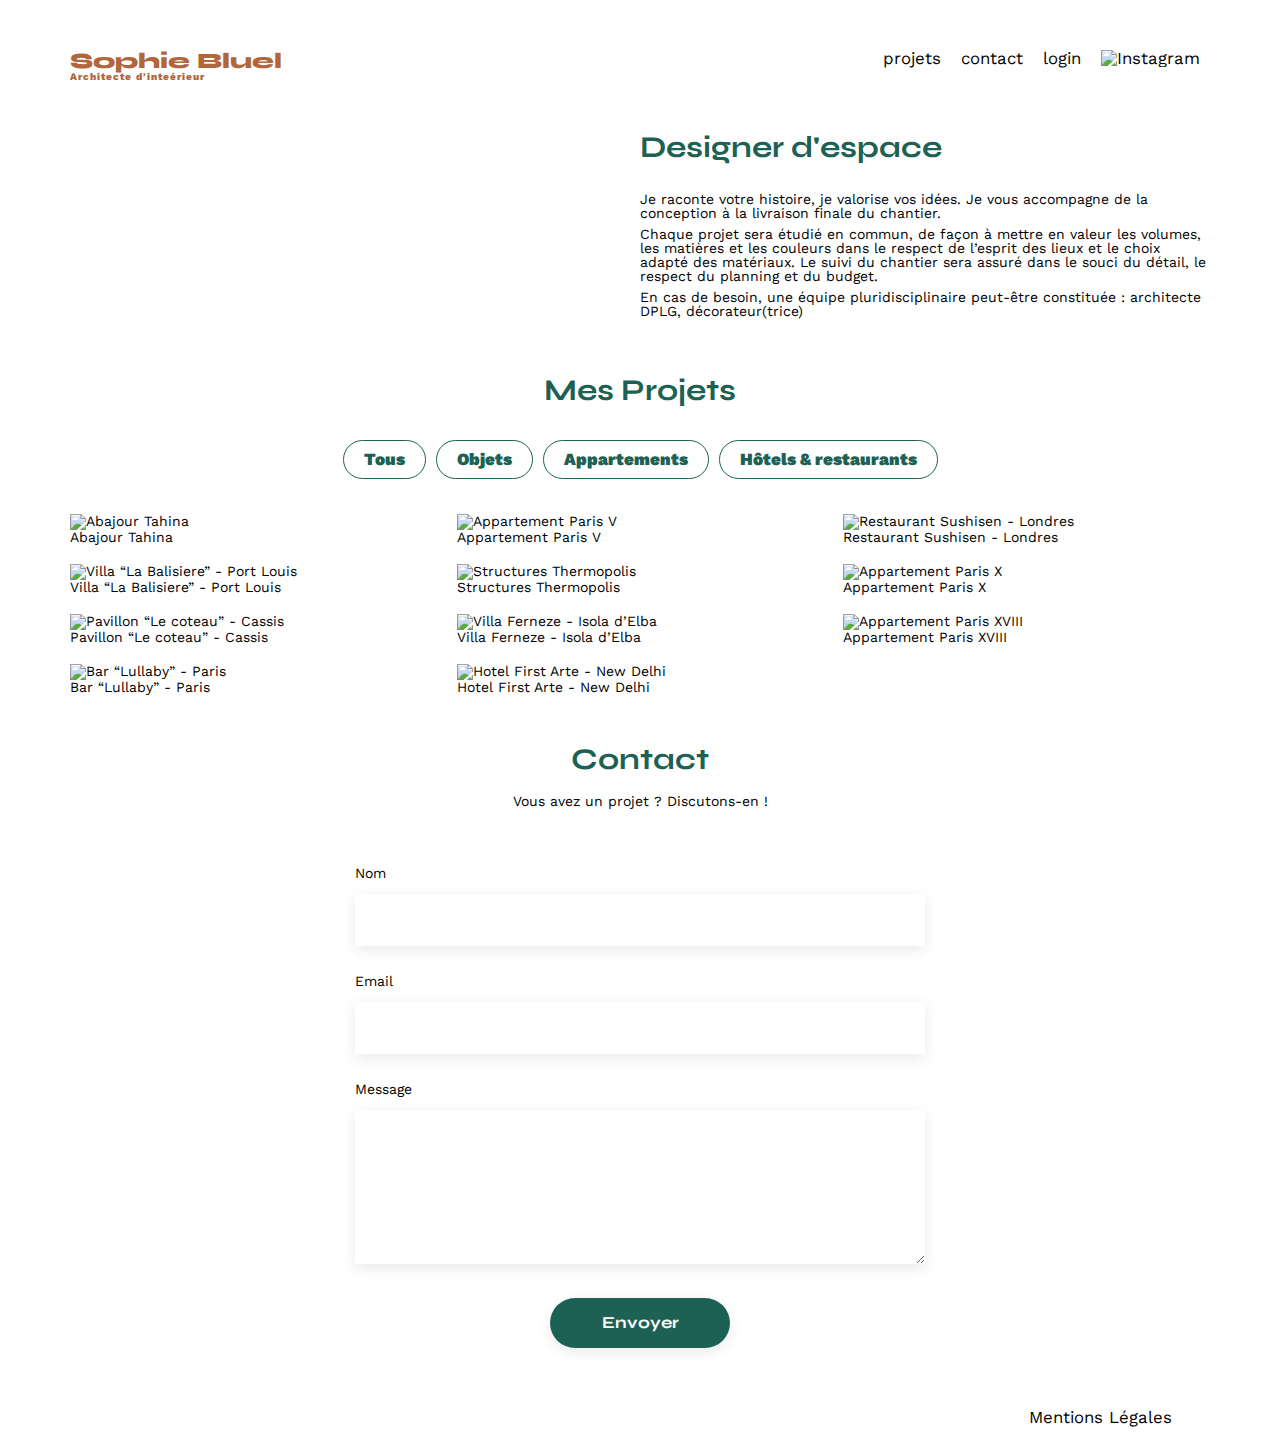
==== FrontEnd/index.html @ 6d50a23d "ajout filtre non actif" ====
<!DOCTYPE html>
<html lang="fr">
<head>
	<meta charset="UTF-8">
	<meta name="viewport" content="width=device-width, initial-scale=1.0">
	<link rel="preconnect" href="https://fonts.googleapis.com">
	<link rel="preconnect" href="https://fonts.gstatic.com" crossorigin>
	<link href="https://fonts.googleapis.com/css2?family=Syne:wght@700;800&family=Work+Sans&display=swap" rel="stylesheet">
	<meta name="description" content="">
	<link rel="stylesheet" href="./assets/style.css">
	<title>Sophie Bluel - Architecte d'intérieur</title>
</head>
<body>
<header>
	<h1>Sophie Bluel <span>Architecte d'inteérieur</span></h1>
	<nav>
		<ul>
			<li>projets</li>
			<li>contact</li>
			<li>login</li>
			<li><img src="./assets/icons/instagram.png" alt="Instagram"></li>
		</ul>
	</nav>
</header>
<main>
	<section id="introduction">
		<figure>
			<img src="./assets/images/sophie-bluel.png" alt="">
		</figure>
		<article>
			<h2>Designer d'espace</h2>
			<p>Je raconte votre histoire, je valorise vos idées. Je vous accompagne de la conception à la livraison finale du chantier.</p>
			<p>Chaque projet sera étudié en commun, de façon à mettre en valeur les volumes, les matières et les couleurs dans le respect de l’esprit des lieux et le choix adapté des matériaux. Le suivi du chantier sera assuré dans le souci du détail, le respect du planning et du budget.</p>
			<p>En cas de besoin, une équipe pluridisciplinaire peut-être constituée : architecte DPLG, décorateur(trice)</p>
		</article>
	</section>
	<section id="portfolio">
		<h2>Mes Projets</h2>
		<div class="filtres_projets">
			<p>Tous</p>
			<p>Objets</p>
			<p>Appartements</p>
			<p>Hôtels & restaurants</p>
		</div>
		<div class="gallery">
			<figure>
				<img src="assets/images/abajour-tahina.png" alt="Abajour Tahina">
				<figcaption>Abajour Tahina</figcaption>
			</figure>
			<figure>
				<img src="assets/images/appartement-paris-v.png" alt="Appartement Paris V">
				<figcaption>Appartement Paris V</figcaption>
			</figure>
			<figure>
				<img src="assets/images/restaurant-sushisen-londres.png" alt="Restaurant Sushisen - Londres">
				<figcaption>Restaurant Sushisen - Londres</figcaption>
			</figure>
			<figure>
				<img src="assets/images/la-balisiere.png" alt="Villa “La Balisiere” - Port Louis">
				<figcaption>Villa “La Balisiere” - Port Louis</figcaption>
			</figure>
			<figure>
				<img src="assets/images/structures-thermopolis.png" alt="Structures Thermopolis">
				<figcaption>Structures Thermopolis</figcaption>
			</figure>
			<figure>
				<img src="assets/images/appartement-paris-x.png" alt="Appartement Paris X">
				<figcaption>Appartement Paris X</figcaption>
			</figure>
			<figure>
				<img src="assets/images/le-coteau-cassis.png" alt="Pavillon “Le coteau” - Cassis">
				<figcaption>Pavillon “Le coteau” - Cassis</figcaption>
			</figure>
			<figure>
				<img src="assets/images/villa-ferneze.png" alt="Villa Ferneze - Isola d’Elba">
				<figcaption>Villa Ferneze - Isola d’Elba</figcaption>
			</figure>
			<figure>
				<img src="assets/images/appartement-paris-xviii.png" alt="Appartement Paris XVIII">
				<figcaption>Appartement Paris XVIII</figcaption>
			</figure>
			<figure>
				<img src="assets/images/bar-lullaby-paris.png" alt="Bar “Lullaby” - Paris">
				<figcaption>Bar “Lullaby” - Paris</figcaption>
			</figure>
			<figure>
				<img src="assets/images/hotel-first-arte-new-delhi.png" alt="Hotel First Arte - New Delhi">
				<figcaption>Hotel First Arte - New Delhi</figcaption>
			</figure>
		</div>
	</section>
	<section id="contact">
		<h2>Contact</h2>
		<p>Vous avez un projet ? Discutons-en !</p>
		<form action="#" method="post">
			<label for="name">Nom</label>
			<input type="text" name="name" id="name">
			<label for="email">Email</label>
			<input type="email" name="email" id="email">
			<label for="message">Message</label>
			<textarea name="message" id="message" cols="30" rows="10"></textarea>
			<input type="submit" value="Envoyer">
		</form>
	</section>
</main>

<footer>
	<nav>
		<ul>
			<li>Mentions Légales</li>
		</ul>
	</nav>
</footer>
</body>
</html>
---- FrontEnd/assets/style.css ----
/* http://meyerweb.com/eric/tools/css/reset/
   v2.0 | 20110126
   License: none (public domain)
*/

html, body, div, span, applet, object, iframe,
h1, h2, h3, h4, h5, h6, p, blockquote, pre,
a, abbr, acronym, address, big, cite, code,
del, dfn, em, img, ins, kbd, q, s, samp,
small, strike, strong, sub, sup, tt, var,
b, u, i, center,
dl, dt, dd, ol, ul, li,
fieldset, form, label, legend,
table, caption, tbody, tfoot, thead, tr, th, td,
article, aside, canvas, details, embed,
figure, figcaption, footer, header, hgroup,
menu, nav, output, ruby, section, summary,
time, mark, audio, video {
	margin: 0;
	padding: 0;
	border: 0;
	font-size: 100%;
	font: inherit;
	vertical-align: baseline;
}
/* HTML5 display-role reset for older browsers */
article, aside, details, figcaption, figure,
footer, header, hgroup, menu, nav, section {
	display: block;
}
body {
	line-height: 1;
}
ol, ul {
	list-style: none;
}
blockquote, q {
	quotes: none;
}
blockquote:before, blockquote:after,
q:before, q:after {
	content: '';
	content: none;
}
table {
	border-collapse: collapse;
	border-spacing: 0;
}
/** end reset css**/
body {
	max-width: 1140px;
	margin:auto;
	font-family: 'Work Sans' ;
	font-size: 14px;
}
header {
	display: flex;
	justify-content: space-between;
	margin: 50px 0
}
section {
	margin: 50px 0
}

h1{
	display: flex;
	flex-direction: column;
	font-family: 'Syne';
	font-size: 22px;
	font-weight: 800;
	color: #B1663C
}

h1 > span {
	font-family: 'Work Sans';
	font-size:10px;
	letter-spacing: 0.1em;
;
}

h2{
	font-family: 'Syne';
	font-weight: 700;
	font-size: 30px;
	color: #1D6154;
}
nav ul {
	display: flex;
	align-items: center;
	list-style-type: none;

}
nav li {
	padding: 0 10px;
	font-size: 1.2em;
}

li:hover {
	color: #B1663C;
}
#introduction {
	display: flex;
	align-items: center;
}
#introduction figure {
	flex: 1
}
#introduction img {
	display: block;
	margin: auto;
	width: 80%;
}

#introduction article {
	flex: 1
}
#introduction h2 {
	margin-bottom: 1em;
}

#introduction p {
	margin-bottom: 0.5em;
}
#portfolio h2 {
	text-align: center;
	margin-bottom: 1em;
}

.filtres_projets {
	display: flex;
	justify-content: center;
	padding-bottom: 30px;
}

.filtres_projets p {
	color : #1D6154;
	font-weight: 900;
	font-size: 17px;
	border: 1px solid #1D6154;
	border-radius: 20px;
	padding: 10px 20px;
	margin: 5px;
}

.filtres_projets p:hover {
	color: white;
	background-color: #1D6154;
}

.gallery {
	width: 100%;
	display: grid;
	grid-template-columns: 1fr 1fr 1fr;
	grid-column-gap: 20px;
	grid-row-gap: 20px;
}

.gallery img {
	width: 100%;

}
#contact {
	width: 50%;
margin: auto;
}
#contact > * {
	text-align: center;

}
#contact h2{
	margin-bottom: 20px;
}
#contact form {
	text-align: left;
	margin-top:30px;
	display: flex;
	flex-direction: column;
}

#contact input {
	height: 50px;
	font-size: 1.2em;
	border: none;
	box-shadow: 0px 4px 14px rgba(0, 0, 0, 0.09);
}
#contact label {
	margin: 2em 0 1em 0;
}
#contact textarea {
	border: none;
	box-shadow: 0px 4px 14px rgba(0, 0, 0, 0.09);
}

input[type="submit"]{
	font-family: 'Syne';
	font-weight: 700;
	color: white;
	background-color: #1D6154;
	margin : 2em auto ;
	width: 180px;
	text-align: center;
	border-radius: 60px ;
}

footer nav ul {
	display: flex;
	justify-content: flex-end;
	margin: 2em
}
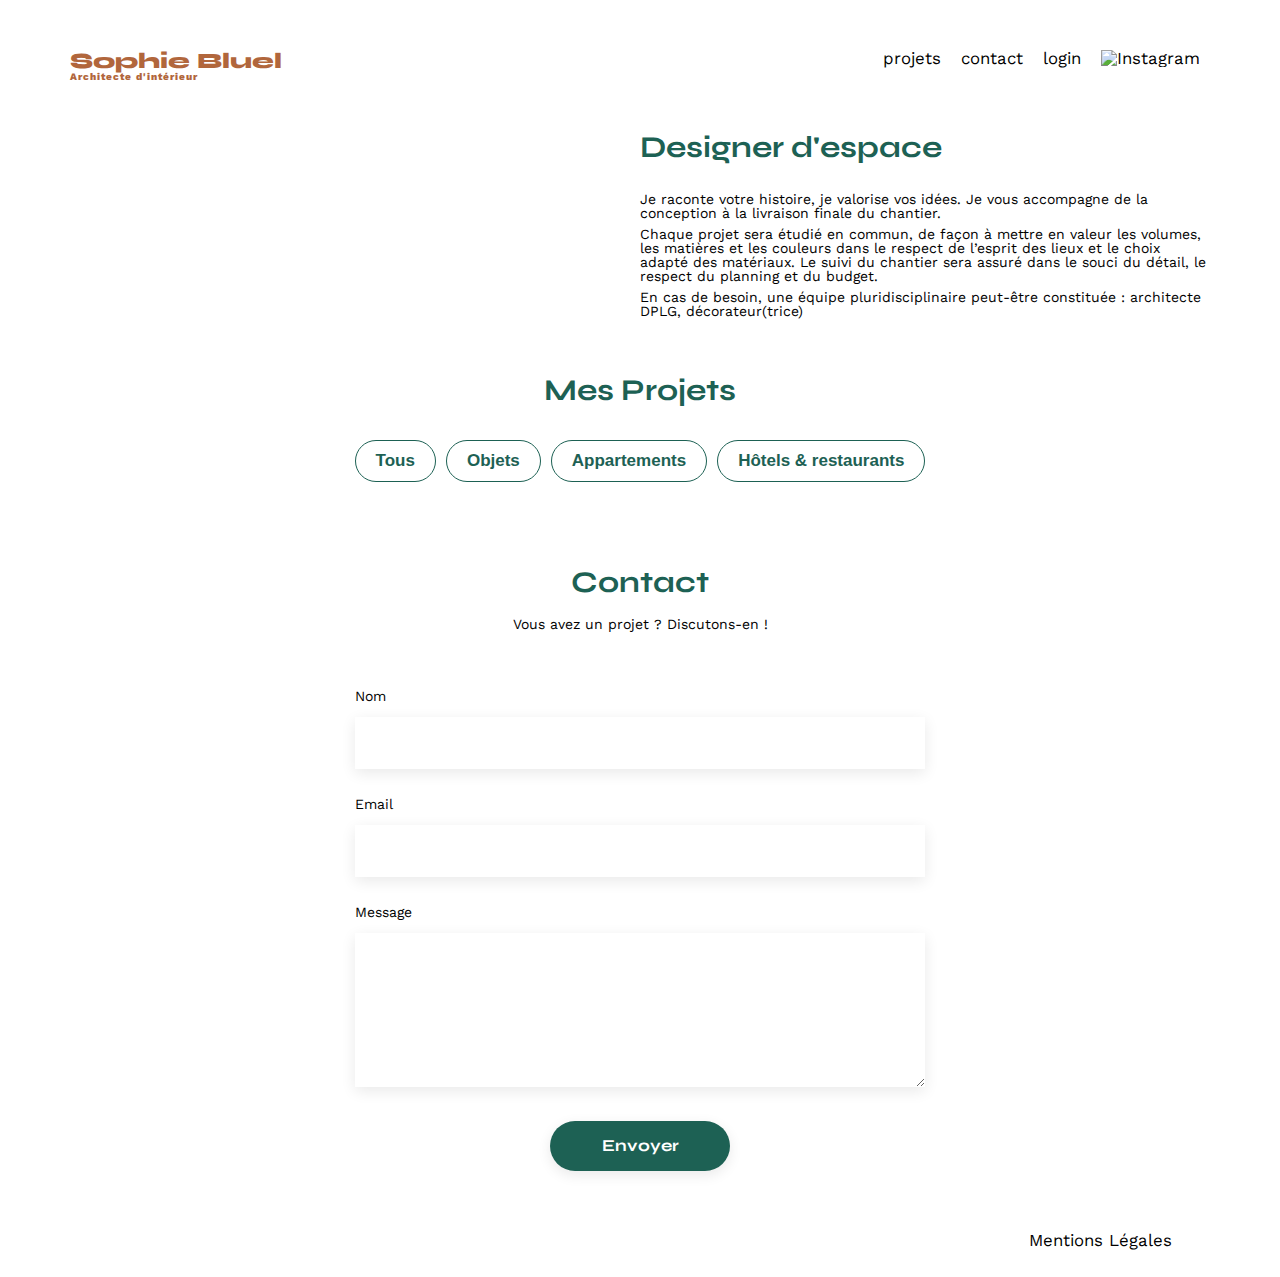
==== commit 20e5c01d: "filtres terminés" ====
--- a/FrontEnd/index.html
+++ b/FrontEnd/index.html
@@ -9,10 +9,11 @@
 	<meta name="description" content="">
 	<link rel="stylesheet" href="./assets/style.css">
 	<title>Sophie Bluel - Architecte d'intérieur</title>
+	<script src="./script.js" defer></script>
 </head>
 <body>
 <header>
-	<h1>Sophie Bluel <span>Architecte d'inteérieur</span></h1>
+	<h1>Sophie Bluel <span>Architecte d'intérieur</span></h1>
 	<nav>
 		<ul>
 			<li>projets</li>
@@ -37,57 +38,13 @@
 	<section id="portfolio">
 		<h2>Mes Projets</h2>
 		<div class="filtres_projets">
-			<p>Tous</p>
-			<p>Objets</p>
-			<p>Appartements</p>
-			<p>Hôtels & restaurants</p>
+			<button class="boutonsFiltres" id="tous">Tous</button>
+			<button class="boutonsFiltres" id="objects">Objets</button>
+			<button class="boutonsFiltres" id="appartements">Appartements</button>
+			<button class="boutonsFiltres" id="hotels_restaurants">Hôtels & restaurants</button>
 		</div>
-		<div class="gallery">
-			<figure>
-				<img src="assets/images/abajour-tahina.png" alt="Abajour Tahina">
-				<figcaption>Abajour Tahina</figcaption>
-			</figure>
-			<figure>
-				<img src="assets/images/appartement-paris-v.png" alt="Appartement Paris V">
-				<figcaption>Appartement Paris V</figcaption>
-			</figure>
-			<figure>
-				<img src="assets/images/restaurant-sushisen-londres.png" alt="Restaurant Sushisen - Londres">
-				<figcaption>Restaurant Sushisen - Londres</figcaption>
-			</figure>
-			<figure>
-				<img src="assets/images/la-balisiere.png" alt="Villa “La Balisiere” - Port Louis">
-				<figcaption>Villa “La Balisiere” - Port Louis</figcaption>
-			</figure>
-			<figure>
-				<img src="assets/images/structures-thermopolis.png" alt="Structures Thermopolis">
-				<figcaption>Structures Thermopolis</figcaption>
-			</figure>
-			<figure>
-				<img src="assets/images/appartement-paris-x.png" alt="Appartement Paris X">
-				<figcaption>Appartement Paris X</figcaption>
-			</figure>
-			<figure>
-				<img src="assets/images/le-coteau-cassis.png" alt="Pavillon “Le coteau” - Cassis">
-				<figcaption>Pavillon “Le coteau” - Cassis</figcaption>
-			</figure>
-			<figure>
-				<img src="assets/images/villa-ferneze.png" alt="Villa Ferneze - Isola d’Elba">
-				<figcaption>Villa Ferneze - Isola d’Elba</figcaption>
-			</figure>
-			<figure>
-				<img src="assets/images/appartement-paris-xviii.png" alt="Appartement Paris XVIII">
-				<figcaption>Appartement Paris XVIII</figcaption>
-			</figure>
-			<figure>
-				<img src="assets/images/bar-lullaby-paris.png" alt="Bar “Lullaby” - Paris">
-				<figcaption>Bar “Lullaby” - Paris</figcaption>
-			</figure>
-			<figure>
-				<img src="assets/images/hotel-first-arte-new-delhi.png" alt="Hotel First Arte - New Delhi">
-				<figcaption>Hotel First Arte - New Delhi</figcaption>
-			</figure>
-		</div>
+		<!-- Affichage des images filtrées ici -->
+		<div class="gallery"></div>
 	</section>
 	<section id="contact">
 		<h2>Contact</h2>
--- a/FrontEnd/assets/style.css
+++ b/FrontEnd/assets/style.css
@@ -132,17 +132,18 @@
 	padding-bottom: 30px;
 }
 
-.filtres_projets p {
+.filtres_projets button {
 	color : #1D6154;
-	font-weight: 900;
+	font-weight: 600;
 	font-size: 17px;
 	border: 1px solid #1D6154;
-	border-radius: 20px;
+	border-radius: 50px;
+	background-color: white;
 	padding: 10px 20px;
 	margin: 5px;
 }
 
-.filtres_projets p:hover {
+.filtres_projets button:hover {
 	color: white;
 	background-color: #1D6154;
 }
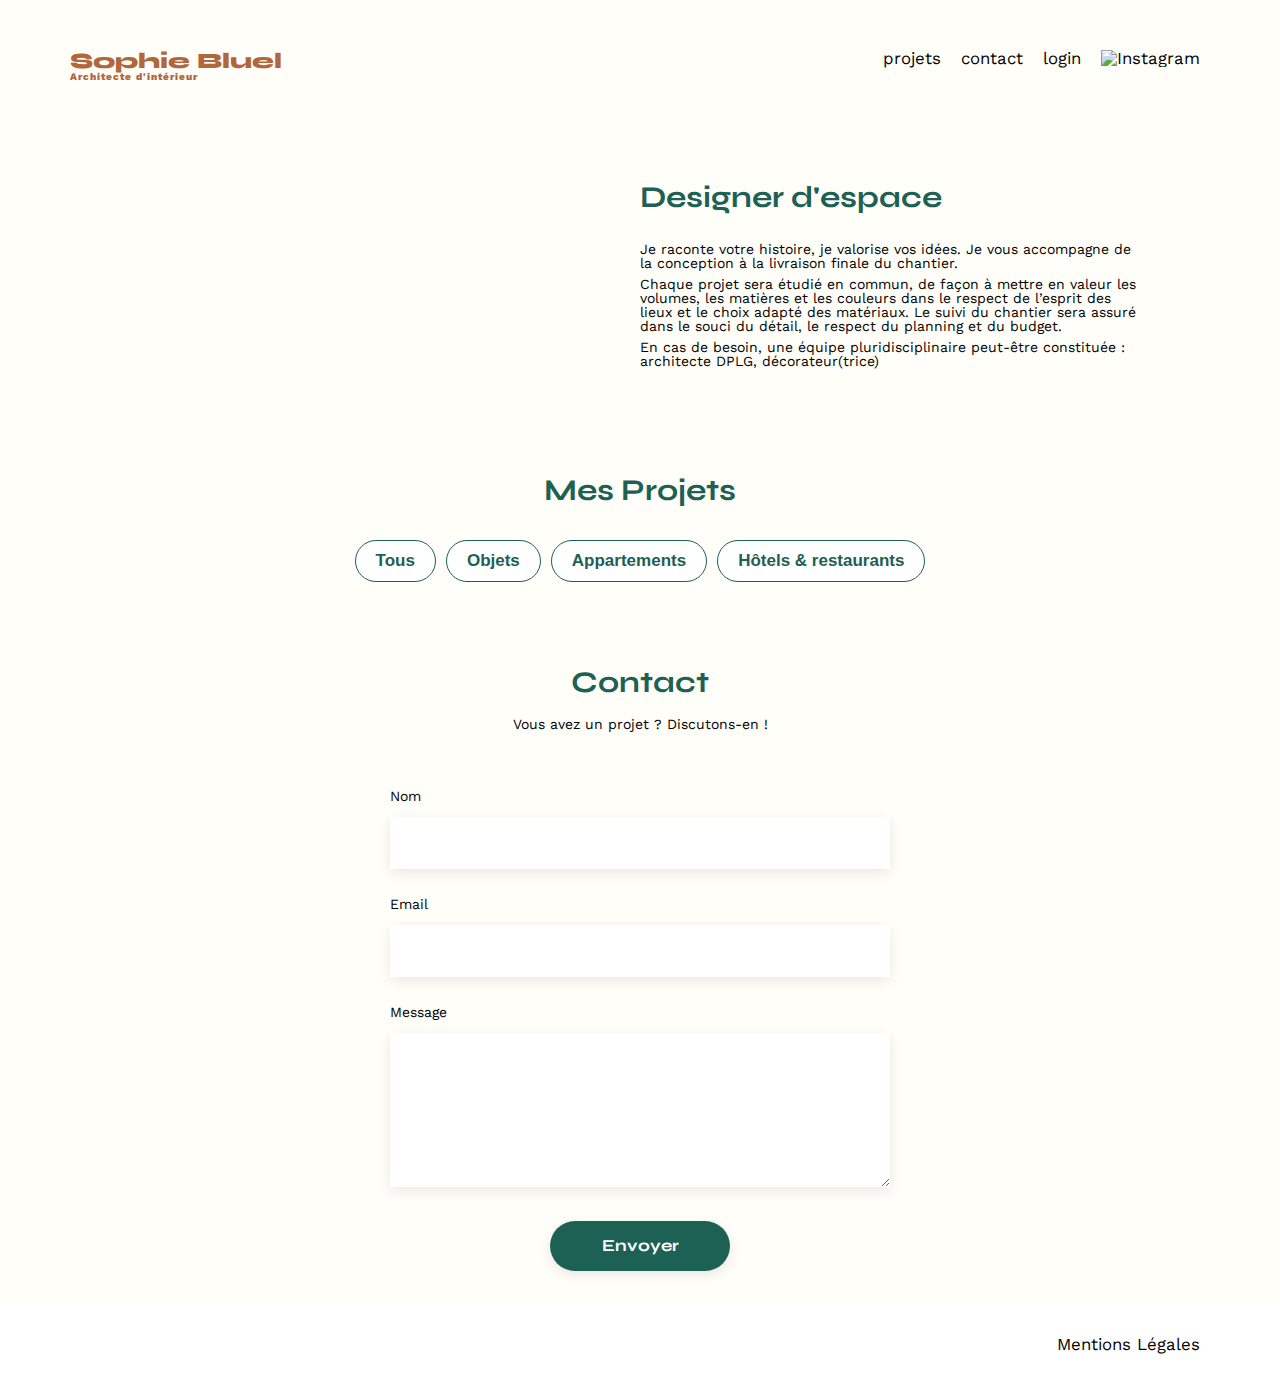
==== commit 495c7e74: "modif css" ====
--- a/FrontEnd/index.html
+++ b/FrontEnd/index.html
@@ -1,72 +1,82 @@
 <!DOCTYPE html>
 <html lang="fr">
+
 <head>
 	<meta charset="UTF-8">
 	<meta name="viewport" content="width=device-width, initial-scale=1.0">
 	<link rel="preconnect" href="https://fonts.googleapis.com">
 	<link rel="preconnect" href="https://fonts.gstatic.com" crossorigin>
-	<link href="https://fonts.googleapis.com/css2?family=Syne:wght@700;800&family=Work+Sans&display=swap" rel="stylesheet">
+	<link href="https://fonts.googleapis.com/css2?family=Syne:wght@700;800&family=Work+Sans&display=swap"
+		rel="stylesheet">
 	<meta name="description" content="">
 	<link rel="stylesheet" href="./assets/style.css">
 	<title>Sophie Bluel - Architecte d'intérieur</title>
 	<script src="./script.js" defer></script>
 </head>
+
 <body>
-<header>
-	<h1>Sophie Bluel <span>Architecte d'intérieur</span></h1>
-	<nav>
-		<ul>
-			<li>projets</li>
-			<li>contact</li>
-			<li>login</li>
-			<li><img src="./assets/icons/instagram.png" alt="Instagram"></li>
-		</ul>
-	</nav>
-</header>
-<main>
-	<section id="introduction">
-		<figure>
-			<img src="./assets/images/sophie-bluel.png" alt="">
-		</figure>
-		<article>
-			<h2>Designer d'espace</h2>
-			<p>Je raconte votre histoire, je valorise vos idées. Je vous accompagne de la conception à la livraison finale du chantier.</p>
-			<p>Chaque projet sera étudié en commun, de façon à mettre en valeur les volumes, les matières et les couleurs dans le respect de l’esprit des lieux et le choix adapté des matériaux. Le suivi du chantier sera assuré dans le souci du détail, le respect du planning et du budget.</p>
-			<p>En cas de besoin, une équipe pluridisciplinaire peut-être constituée : architecte DPLG, décorateur(trice)</p>
-		</article>
-	</section>
-	<section id="portfolio">
-		<h2>Mes Projets</h2>
-		<div class="filtres_projets">
-			<button class="boutonsFiltres" id="tous">Tous</button>
-			<button class="boutonsFiltres" id="objects">Objets</button>
-			<button class="boutonsFiltres" id="appartements">Appartements</button>
-			<button class="boutonsFiltres" id="hotels_restaurants">Hôtels & restaurants</button>
+	<header>
+		<div>
+			<h1>Sophie Bluel <span>Architecte d'intérieur</span></h1>
 		</div>
-		<!-- Affichage des images filtrées ici -->
-		<div class="gallery"></div>
-	</section>
-	<section id="contact">
-		<h2>Contact</h2>
-		<p>Vous avez un projet ? Discutons-en !</p>
-		<form action="#" method="post">
-			<label for="name">Nom</label>
-			<input type="text" name="name" id="name">
-			<label for="email">Email</label>
-			<input type="email" name="email" id="email">
-			<label for="message">Message</label>
-			<textarea name="message" id="message" cols="30" rows="10"></textarea>
-			<input type="submit" value="Envoyer">
-		</form>
-	</section>
-</main>
+		<nav>
+			<ul>
+				<li>projets</li>
+				<li>contact</li>
+				<li>login</li>
+				<li><img src="./assets/icons/instagram.png" alt="Instagram"></li>
+			</ul>
+		</nav>
+	</header>
+	<main>
+		<section id="introduction">
+			<figure>
+				<img src="./assets/images/sophie-bluel.png" alt="">
+			</figure>
+			<article>
+				<h2>Designer d'espace</h2>
+				<p>Je raconte votre histoire, je valorise vos idées. Je vous accompagne de la conception à la livraison
+					finale du chantier.</p>
+				<p>Chaque projet sera étudié en commun, de façon à mettre en valeur les volumes, les matières et les
+					couleurs dans le respect de l’esprit des lieux et le choix adapté des matériaux. Le suivi du
+					chantier sera assuré dans le souci du détail, le respect du planning et du budget.</p>
+				<p>En cas de besoin, une équipe pluridisciplinaire peut-être constituée : architecte DPLG,
+					décorateur(trice)</p>
+			</article>
+		</section>
+		<section id="portfolio">
+			<h2>Mes Projets</h2>
+			<div class="filtres_projets">
+				<button class="boutonsFiltres" id="tous">Tous</button>
+				<button class="boutonsFiltres" id="objects">Objets</button>
+				<button class="boutonsFiltres" id="appartements">Appartements</button>
+				<button class="boutonsFiltres" id="hotels_restaurants">Hôtels & restaurants</button>
+			</div>
+			<!-- Affichage des images filtrées ici -->
+			<div class="gallery"></div>
+		</section>
+		<section id="contact">
+			<h2>Contact</h2>
+			<p>Vous avez un projet ? Discutons-en !</p>
+			<form action="#" method="post">
+				<label for="name">Nom</label>
+				<input type="text" name="name" id="name">
+				<label for="email">Email</label>
+				<input type="email" name="email" id="email">
+				<label for="message">Message</label>
+				<textarea name="message" id="message" cols="30" rows="10"></textarea>
+				<input type="submit" value="Envoyer">
+			</form>
+		</section>
+	</main>
 
-<footer>
-	<nav>
-		<ul>
-			<li>Mentions Légales</li>
-		</ul>
-	</nav>
-</footer>
+	<footer>
+		<nav>
+			<ul>
+				<li class="mentions_legales">Mentions Légales</li>
+			</ul>
+		</nav>
+	</footer>
 </body>
-</html>
+
+</html>--- a/FrontEnd/assets/style.css
+++ b/FrontEnd/assets/style.css
@@ -21,8 +21,9 @@
 	border: 0;
 	font-size: 100%;
 	font: inherit;
-	vertical-align: baseline;
-}
+	/* vertical-align: baseline; */
+}
+
 /* HTML5 display-role reset for older browsers */
 article, aside, details, figcaption, figure,
 footer, header, hgroup, menu, nav, section {
@@ -47,16 +48,37 @@
 	border-spacing: 0;
 }
 /** end reset css**/
+
+html{
+	width: 100%;
+	height: 100%;
+	display: flex;
+	flex-direction: column;
+	align-items: center;
+	background-color: #fffef8;
+}
+
 body {
-	max-width: 1140px;
-	margin:auto;
+	/* margin: auto; */
 	font-family: 'Work Sans' ;
 	font-size: 14px;
+	width: 100%;
+	display: flex;
+	flex-direction: column;
+	align-items: center;
 }
 header {
+	width: 1140px;
+	margin: 50px 0;
 	display: flex;
 	justify-content: space-between;
-	margin: 50px 0
+}
+
+main {
+	max-width: 1000px;
+	display: flex;
+	flex-direction: column;
+	align-items: center;
 }
 section {
 	margin: 50px 0
@@ -203,9 +225,31 @@
 	border-radius: 60px ;
 }
 
-footer nav ul {
-	display: flex;
-	justify-content: flex-end;
-	margin: 2em
-}
-
+footer{
+	display: flex;
+	justify-content: center;
+	align-items: center;
+	width: 100%;
+	margin: 0;
+	height: 80px;
+	background-color: white;
+}
+
+footer nav{
+	width: 1140px;
+}
+
+footer nav ul{
+	display: flex;
+	justify-content: end;
+	width: 100%;
+	height: 100%;
+    max-width: 1140px;
+	height: 80px;
+    margin: auto;
+}
+
+.mentions_legales{
+	max-width: 1140px;
+	padding: 0 10px;
+}
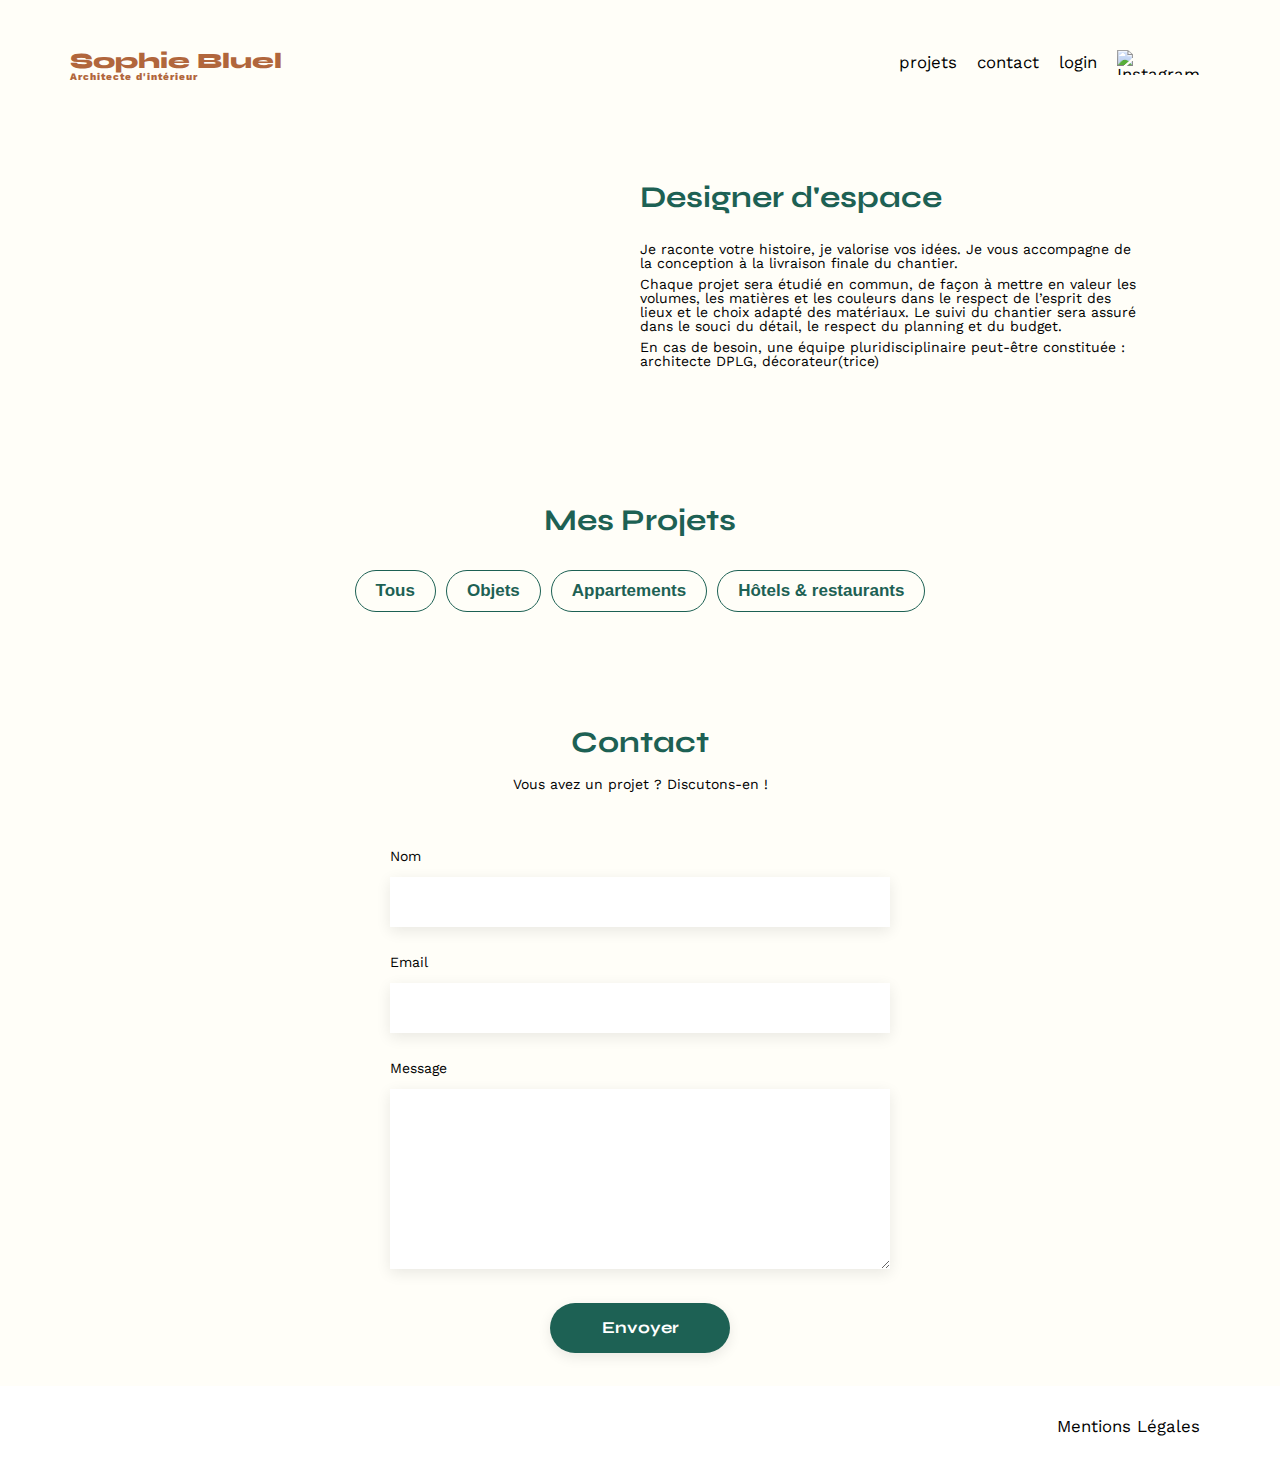
==== commit 4d49c0fb: "ajout formulaire connexion HTML/CSS" ====
--- a/FrontEnd/index.html
+++ b/FrontEnd/index.html
@@ -16,15 +16,13 @@
 
 <body>
 	<header>
-		<div>
-			<h1>Sophie Bluel <span>Architecte d'intérieur</span></h1>
-		</div>
+		<a href="./index.html"><h1>Sophie Bluel <span>Architecte d'intérieur</span></h1></a>
 		<nav>
 			<ul>
-				<li>projets</li>
-				<li>contact</li>
-				<li>login</li>
-				<li><img src="./assets/icons/instagram.png" alt="Instagram"></li>
+				<li><a href="#portfolio">projets</a></li>
+				<li><a href="#contact">contact</a></li>
+				<li><a href="./logPage.html">login</a></li>
+				<li><a href="#"><img src="./assets/icons/instagram.png" alt="Instagram"></a></li>
 			</ul>
 		</nav>
 	</header>
--- a/FrontEnd/assets/style.css
+++ b/FrontEnd/assets/style.css
@@ -59,13 +59,14 @@
 }
 
 body {
-	/* margin: auto; */
 	font-family: 'Work Sans' ;
 	font-size: 14px;
 	width: 100%;
-	display: flex;
-	flex-direction: column;
-	align-items: center;
+	height: 100%;
+	display: flex;
+	flex-direction: column;
+	align-items: center;
+	justify-content: space-between;
 }
 header {
 	width: 1140px;
@@ -74,23 +75,32 @@
 	justify-content: space-between;
 }
 
+header a {
+	width: 100%;
+	display: flex;
+	justify-content: start;
+	text-decoration: none;
+}
+
 main {
-	max-width: 1000px;
-	display: flex;
-	flex-direction: column;
-	align-items: center;
+	width: 1000px;
+	display: flex;
+	flex-direction: column;
+	align-items: center;
+	justify-content: center;
 }
 section {
 	margin: 50px 0
 }
 
 h1{
+	width: 100%;
 	display: flex;
 	flex-direction: column;
 	font-family: 'Syne';
 	font-size: 22px;
 	font-weight: 800;
-	color: #B1663C
+	color: #B1663C;
 }
 
 h1 > span {
@@ -111,15 +121,26 @@
 	align-items: center;
 	list-style-type: none;
 
-}
-nav li {
+
+}
+
+nav ul li {
 	padding: 0 10px;
 	font-size: 1.2em;
 }
 
-li:hover {
+nav ul li a {
+	color: black;
+}
+
+nav ul li img {
+	height: 25px;
+}
+
+li:hover, a:hover  {
 	color: #B1663C;
 }
+
 #introduction {
 	display: flex;
 	align-items: center;
@@ -143,6 +164,11 @@
 #introduction p {
 	margin-bottom: 0.5em;
 }
+
+#portfolio{
+	padding-top: 30px;
+}
+
 #portfolio h2 {
 	text-align: center;
 	margin-bottom: 1em;
@@ -160,7 +186,7 @@
 	font-size: 17px;
 	border: 1px solid #1D6154;
 	border-radius: 50px;
-	background-color: white;
+	background-color: #fffef8;
 	padding: 10px 20px;
 	margin: 5px;
 }
@@ -182,35 +208,48 @@
 	width: 100%;
 
 }
-#contact {
+
+#contact{
+	padding-top: 30px;
+}
+
+#contact, #connexion {
 	width: 50%;
-margin: auto;
+	margin: auto;
 }
 #contact > * {
 	text-align: center;
-
-}
-#contact h2{
+}
+
+#connexion {
+	width: 450px;
+	min-width: 250px;
+	text-align: center;
+}
+
+#contact h2, #connexion h2{
 	margin-bottom: 20px;
 }
-#contact form {
+#contact form, #connexion form {
 	text-align: left;
-	margin-top:30px;
-	display: flex;
-	flex-direction: column;
-}
-
-#contact input {
+	margin-top: 30px;
+	display: flex;
+	flex-direction: column;
+}
+
+#contact input, #connexion input {
 	height: 50px;
+	padding: 0 15px;
 	font-size: 1.2em;
 	border: none;
 	box-shadow: 0px 4px 14px rgba(0, 0, 0, 0.09);
 }
-#contact label {
+#contact label, #connexion label {
 	margin: 2em 0 1em 0;
 }
 #contact textarea {
 	border: none;
+	padding: 15px;
 	box-shadow: 0px 4px 14px rgba(0, 0, 0, 0.09);
 }
 
@@ -225,6 +264,11 @@
 	border-radius: 60px ;
 }
 
+.forgetPassword{
+	text-align: center;
+	text-decoration: underline;
+}
+
 footer{
 	display: flex;
 	justify-content: center;
@@ -233,6 +277,7 @@
 	margin: 0;
 	height: 80px;
 	background-color: white;
+	box-sizing: border-box;
 }
 
 footer nav{
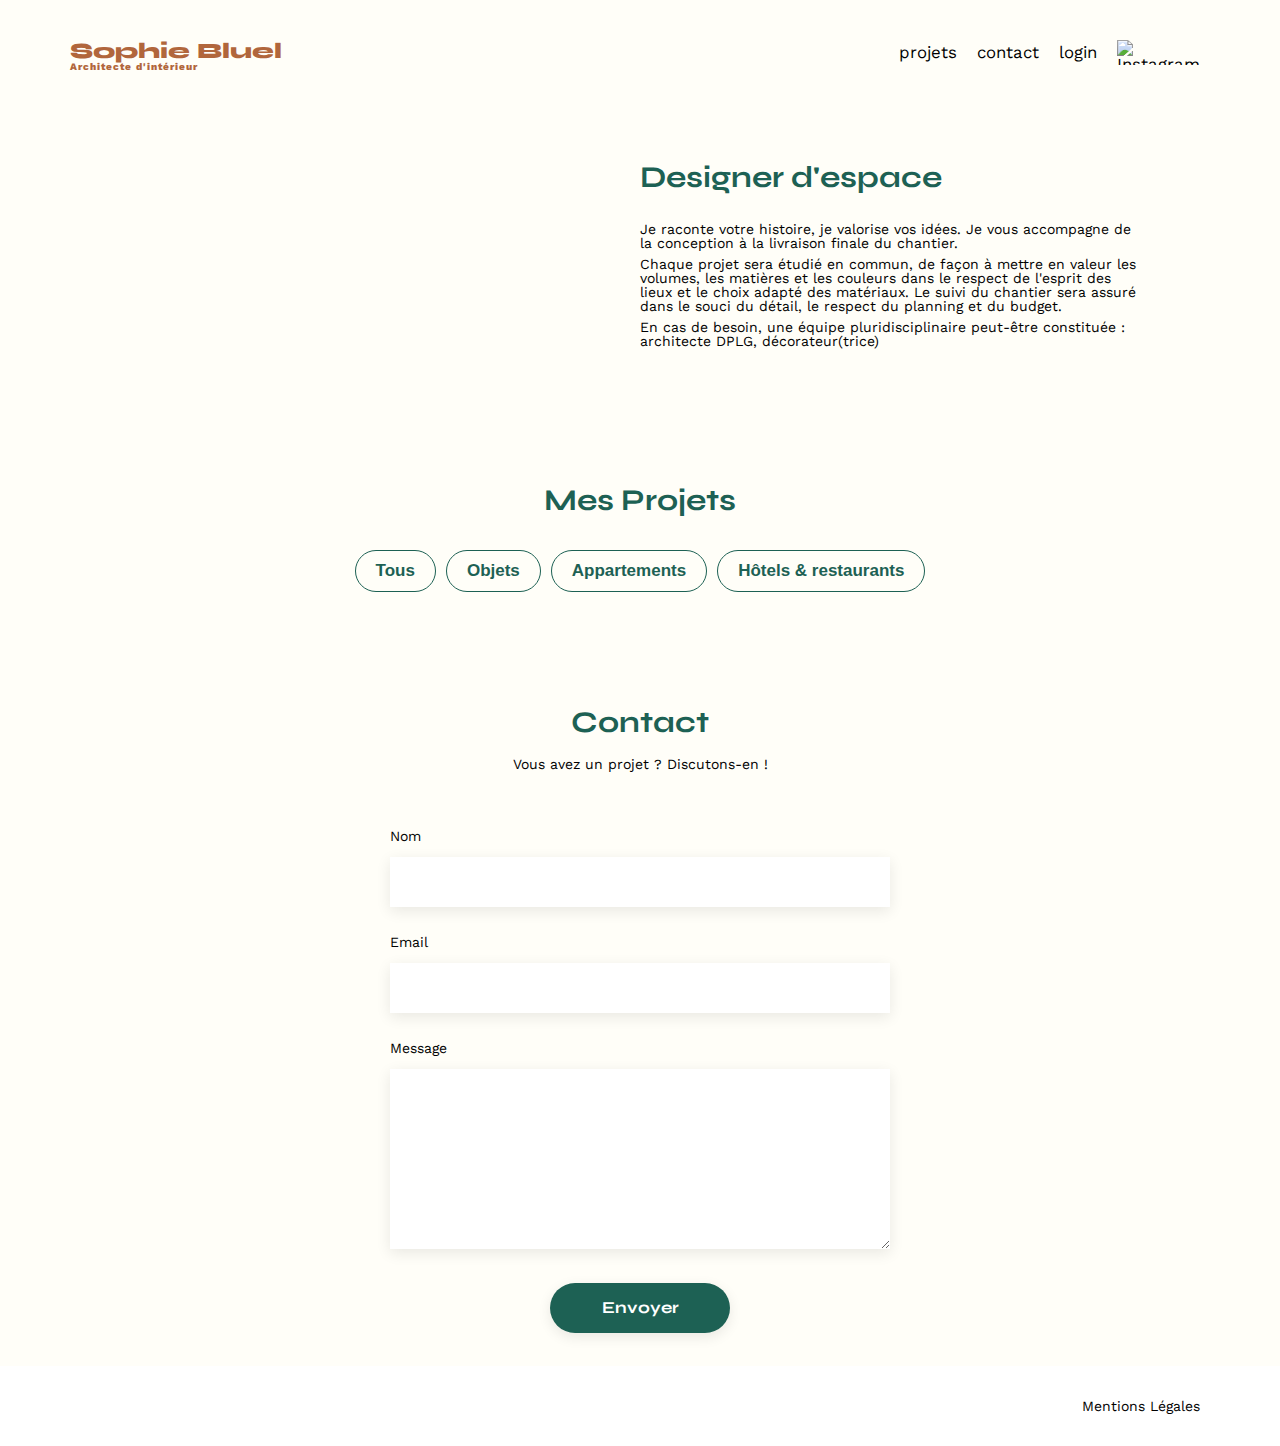
==== commit 60389e84: "ajout page edition HTML/CSS sans modale" ====
--- a/FrontEnd/index.html
+++ b/FrontEnd/index.html
@@ -17,11 +17,11 @@
 <body>
 	<header>
 		<a href="./index.html"><h1>Sophie Bluel <span>Architecte d'intérieur</span></h1></a>
-		<nav>
+		<nav class="nav_entete">
 			<ul>
 				<li><a href="#portfolio">projets</a></li>
 				<li><a href="#contact">contact</a></li>
-				<li><a href="./logPage.html">login</a></li>
+				<li><a href="./log_page.html">login</a></li>
 				<li><a href="#"><img src="./assets/icons/instagram.png" alt="Instagram"></a></li>
 			</ul>
 		</nav>
@@ -36,7 +36,7 @@
 				<p>Je raconte votre histoire, je valorise vos idées. Je vous accompagne de la conception à la livraison
 					finale du chantier.</p>
 				<p>Chaque projet sera étudié en commun, de façon à mettre en valeur les volumes, les matières et les
-					couleurs dans le respect de l’esprit des lieux et le choix adapté des matériaux. Le suivi du
+					couleurs dans le respect de l'esprit des lieux et le choix adapté des matériaux. Le suivi du
 					chantier sera assuré dans le souci du détail, le respect du planning et du budget.</p>
 				<p>En cas de besoin, une équipe pluridisciplinaire peut-être constituée : architecte DPLG,
 					décorateur(trice)</p>
--- a/FrontEnd/assets/style.css
+++ b/FrontEnd/assets/style.css
@@ -1,6 +1,6 @@
 /* http://meyerweb.com/eric/tools/css/reset/
-   v2.0 | 20110126
-   License: none (public domain)
+    v2.0 | 20110126
+    License: none (public domain)
 */
 
 html, body, div, span, applet, object, iframe,
@@ -68,9 +68,23 @@
 	align-items: center;
 	justify-content: space-between;
 }
+
+.edit_mode{
+	width: 100vw;
+	padding: 20px;
+	margin: 0;
+	display: flex;
+	justify-content: center;
+	background-color: black;
+	color: white;
+}
+.edit_mode i{
+	margin-right: 10px;
+}
+
 header {
 	width: 1140px;
-	margin: 50px 0;
+	margin: 40px 0;
 	display: flex;
 	justify-content: space-between;
 }
@@ -124,21 +138,36 @@
 
 }
 
-nav ul li {
+.nav_entete ul li {
 	padding: 0 10px;
 	font-size: 1.2em;
 }
 
-nav ul li a {
+/* .nav_entete ul li:hover {
+	padding: 0 10px;
+	font-size: 1.2em;
+	font-weight: 900;
 	color: black;
-}
-
-nav ul li img {
+} */
+
+.nav_entete ul li a {
+	color: black;
+}
+
+.nav_entete ul li img {
 	height: 25px;
+	transition-duration: .4s;
+}
+
+.nav_entete ul li img:hover {
+	transform:scale(1.3);
 }
 
 li:hover, a:hover  {
-	color: #B1663C;
+	/* color: #B1663C; */
+	font-weight: 900;
+	color: black;
+	cursor: pointer;
 }
 
 #introduction {
@@ -167,6 +196,19 @@
 
 #portfolio{
 	padding-top: 30px;
+}
+.modif_projets{
+	width: 100%;
+	height: 100px;
+	display: flex;
+	justify-content: center;
+	align-items: center;
+}
+
+.bloc_edit_projet{
+	margin: 0 20px 28px;
+	cursor: pointer;
+
 }
 
 #portfolio h2 {
@@ -261,7 +303,18 @@
 	margin : 2em auto ;
 	width: 180px;
 	text-align: center;
-	border-radius: 60px ;
+	border-radius: 60px;
+	cursor: pointer;
+}
+
+input[type="submit"]:hover{
+	background-color: black;
+
+}
+
+.error_message{
+	padding: 20px;
+	color: #B1663C;
 }
 
 .forgetPassword{
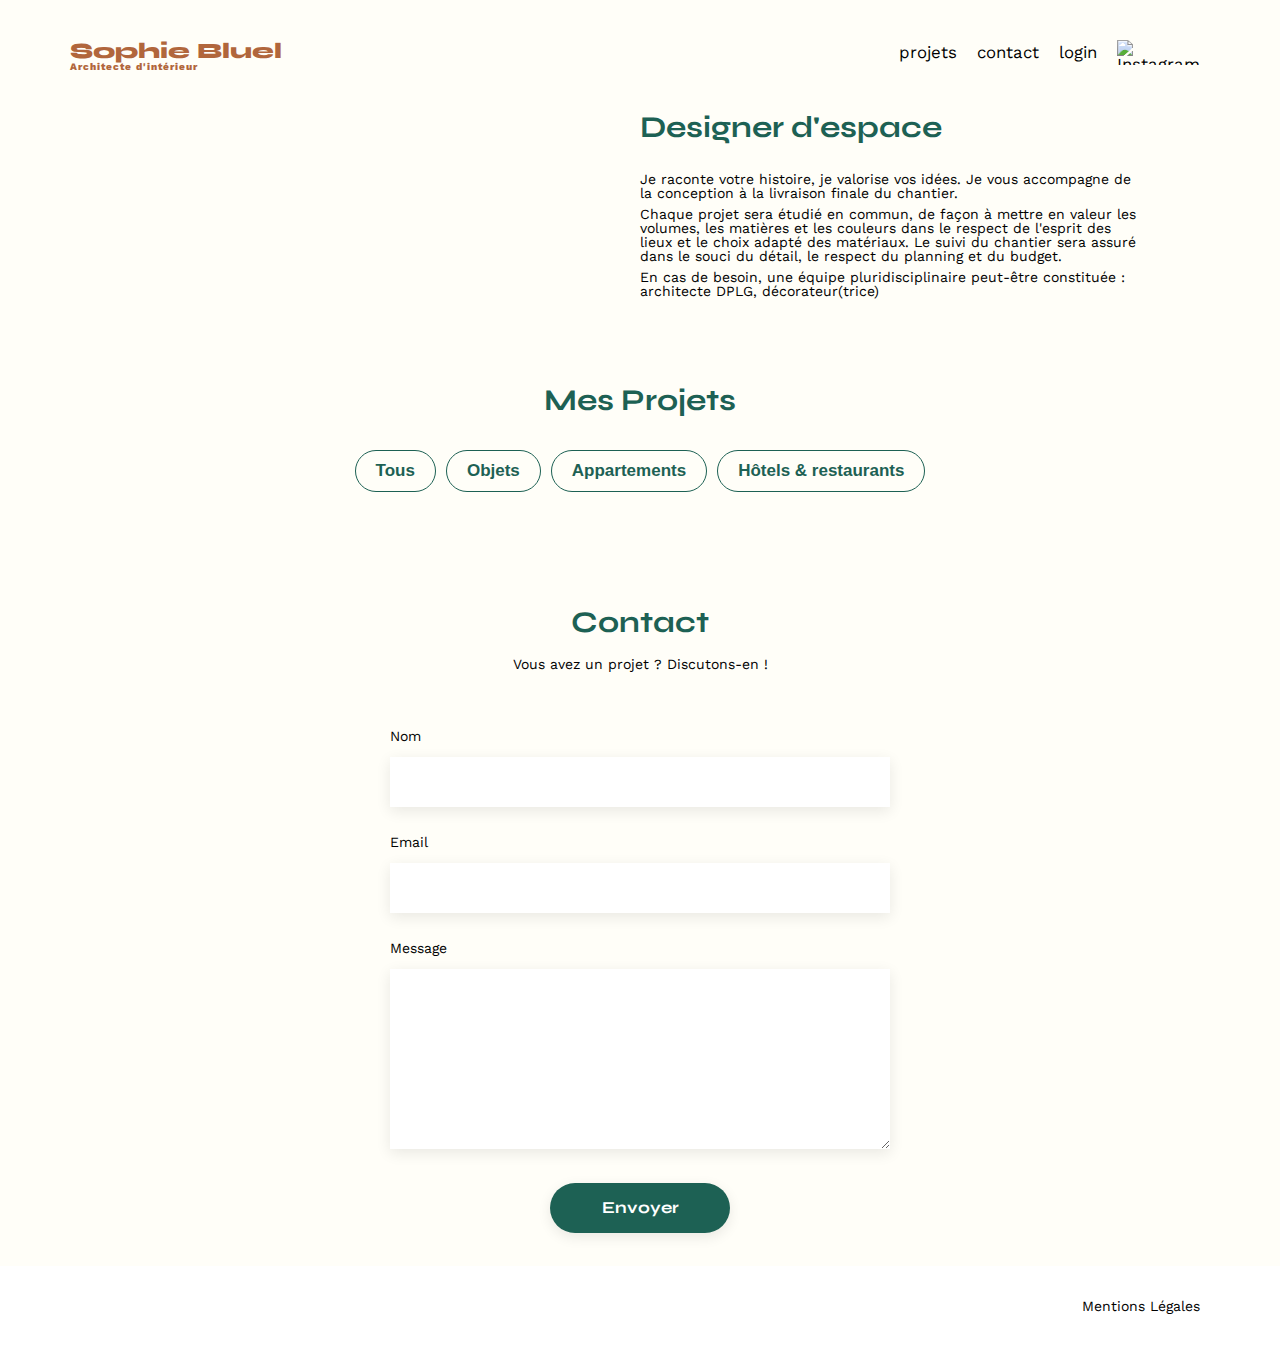
==== commit 6be76173: "projet avant finition" ====
--- a/FrontEnd/index.html
+++ b/FrontEnd/index.html
@@ -27,7 +27,7 @@
 		</nav>
 	</header>
 	<main>
-		<section id="introduction">
+		<div id="introduction">
 			<figure>
 				<img src="./assets/images/sophie-bluel.png" alt="">
 			</figure>
@@ -41,7 +41,7 @@
 				<p>En cas de besoin, une équipe pluridisciplinaire peut-être constituée : architecte DPLG,
 					décorateur(trice)</p>
 			</article>
-		</section>
+		</div>
 		<section id="portfolio">
 			<h2>Mes Projets</h2>
 			<div class="filtres_projets">
@@ -50,17 +50,18 @@
 				<button class="boutonsFiltres" id="appartements">Appartements</button>
 				<button class="boutonsFiltres" id="hotels_restaurants">Hôtels & restaurants</button>
 			</div>
-			<!-- Affichage des images filtrées ici -->
-			<div class="gallery"></div>
+			<div class="gallery">
+				<!-- Affichage des images filtrées ici -->
+			</div>
 		</section>
 		<section id="contact">
 			<h2>Contact</h2>
 			<p>Vous avez un projet ? Discutons-en !</p>
 			<form action="#" method="post">
 				<label for="name">Nom</label>
-				<input type="text" name="name" id="name">
+				<input type="text" name="name" id="name" autocomplete="on">
 				<label for="email">Email</label>
-				<input type="email" name="email" id="email">
+				<input type="email" name="email" id="email" autocomplete="on">
 				<label for="message">Message</label>
 				<textarea name="message" id="message" cols="30" rows="10"></textarea>
 				<input type="submit" value="Envoyer">
--- a/FrontEnd/assets/style.css
+++ b/FrontEnd/assets/style.css
@@ -59,7 +59,7 @@
 }
 
 body {
-	font-family: 'Work Sans' ;
+	font-family: 'Work Sans';
 	font-size: 14px;
 	width: 100%;
 	height: 100%;
@@ -70,7 +70,7 @@
 }
 
 .edit_mode{
-	width: 100vw;
+	width: calc(100% - 40px);
 	padding: 20px;
 	margin: 0;
 	display: flex;
@@ -143,13 +143,6 @@
 	font-size: 1.2em;
 }
 
-/* .nav_entete ul li:hover {
-	padding: 0 10px;
-	font-size: 1.2em;
-	font-weight: 900;
-	color: black;
-} */
-
 .nav_entete ul li a {
 	color: black;
 }
@@ -164,7 +157,6 @@
 }
 
 li:hover, a:hover  {
-	/* color: #B1663C; */
 	font-weight: 900;
 	color: black;
 	cursor: pointer;
@@ -205,10 +197,153 @@
 	align-items: center;
 }
 
-.bloc_edit_projet{
-	margin: 0 20px 28px;
+.modal-btn{
+	padding: 0 20px 25px;
+	font-size: 15px;
 	cursor: pointer;
-
+	border: none;
+	background: transparent; 
+	text-decoration: none;
+	color: black;
+}
+
+#modal-container, #modal-container-add{
+	visibility: hidden;
+	position: fixed;
+	top: 0;
+	left: 0;
+	width: 100%;
+	height: 100%;
+	background-color: #33333375;
+	box-sizing: border-box;
+	display: flex;
+	justify-content: center;
+	align-items: center;
+}
+
+#modal-container.active{
+	visibility: visible;
+}
+
+#modal-container-add.active{
+	visibility: visible;
+}
+
+.modal-wrapper{
+	opacity: 0;
+	overflow: auto;
+	width: 500px;
+	max-width: calc(100vw - 20px);
+	height: auto;
+	padding: 20px 30px;
+	background-color: #ffffff;
+	border-radius: 10px;
+	display: flex;
+	flex-direction: column;
+	justify-content: center;
+	align-items: center;
+}
+
+#modal-container.active .modal-wrapper, #modal-container-add.active .modal-wrapper{
+	opacity: 1;
+	transition: opacity .4s ease;
+}
+
+.modal-wrapper a {
+	text-decoration: none;
+	color:black
+}
+
+.alone_btn_close, .buttons_action {
+	width: 100%;
+	height: 40px;
+	display: flex;
+	justify-content: flex-end;
+}
+
+.buttons_action {
+	justify-content: space-between;
+}
+
+.fa-xmark, .fa-arrow-left{
+	padding: 10px;
+	font-size: 18px;
+	cursor: pointer;
+}
+
+.modal-wrapper h3{
+	text-align: center;
+	font-size: 30px;
+	padding: 10px 0 30px;
+}
+
+.bloc_photo, #formPhoto {
+	width: 80%;
+}
+.bloc_photo {
+	width: 80%;
+	height: 180px;
+	background-color: #e8f1f6;
+	border-radius: 5px;
+	display: flex;
+	justify-content: center;
+	align-items: center;
+}
+
+.disaperedForPicture{
+	display: flex;
+	flex-direction: column;
+	justify-content: center;
+	align-items: center;
+}
+
+.img_preview{
+	display: none;
+	justify-content: center;
+	align-items: center;
+}
+
+.fa-regular.fa-image{
+	color: #cbd6dc;
+	font-size: 60px;
+	padding: 5px;
+}
+.add_photo{
+	background-color: #cbd6dc;
+	border: none;
+	border-radius: 50px;
+	padding: 10px 20px;
+	margin: 5px 0 10px;
+	color: #497893;
+	font-size: 15px;
+	font-weight: 500;
+	cursor: pointer;
+}
+.conseil {
+	font-size: 11px;
+}
+
+#all_gallery, .bloc_details_photo {
+	width: 100%;
+	border-bottom: 1px solid grey;
+}
+
+.gallery_img{
+	position: relative;
+}
+
+.fa-trash-can{
+	position: absolute;
+	top: 5%;
+	right: 5%;
+	width: 10px;
+	height: 15px;
+	background-color: rgba(0, 0, 0, 0.579);
+	padding: 5px;
+	border-radius: 2px;
+	color: white;
+	font-size: 12px;
+	cursor: pointer;
 }
 
 #portfolio h2 {
@@ -246,9 +381,17 @@
 	grid-row-gap: 20px;
 }
 
-.gallery img {
-	width: 100%;
-
+#all_gallery{
+	width: 90%;
+	display: grid;
+	grid-template-columns: 1fr 1fr 1fr 1fr 1fr;
+	grid-column-gap: 10px;
+	grid-row-gap: 10px;
+	padding: 20px 0 40px;
+}
+
+.gallery img, #all_gallery img{
+	width: 100%;
 }
 
 #contact{
@@ -272,21 +415,21 @@
 #contact h2, #connexion h2{
 	margin-bottom: 20px;
 }
-#contact form, #connexion form {
+#contact form, #connexion form, .bloc_details_photo {
 	text-align: left;
 	margin-top: 30px;
 	display: flex;
 	flex-direction: column;
 }
 
-#contact input, #connexion input {
+#contact input, #connexion input, #btnSubmitLog, .bloc_details_photo input {
 	height: 50px;
 	padding: 0 15px;
 	font-size: 1.2em;
 	border: none;
 	box-shadow: 0px 4px 14px rgba(0, 0, 0, 0.09);
 }
-#contact label, #connexion label {
+#contact label, #connexion label, .bloc_details_photo label {
 	margin: 2em 0 1em 0;
 }
 #contact textarea {
@@ -295,7 +438,12 @@
 	box-shadow: 0px 4px 14px rgba(0, 0, 0, 0.09);
 }
 
-input[type="submit"]{
+.bloc_details_photo{
+	padding-bottom: 40px;
+	margin-top: 5px;
+}
+
+input[type="submit"], #add_picture, #add_picture2, #btnSubmitLog {
 	font-family: 'Syne';
 	font-weight: 700;
 	color: white;
@@ -307,9 +455,27 @@
 	cursor: pointer;
 }
 
-input[type="submit"]:hover{
+#add_picture2{
+	background-color: grey;
+}
+
+input[type="submit"]:hover, #add_picture:hover, #add_picture2:hover #btnSubmitLog:hover {
 	background-color: black;
-
+}
+
+.submit_photo{
+	width: 100%;
+	display: flex;
+	justify-content: center;
+}
+
+#add_picture, #add_picture2{
+	text-align: center;
+	padding: 1em 1.5em;
+	font-weight: normal;
+	font-size: 14px;
+	min-width: 250px;
+	border: none; 
 }
 
 .error_message{
